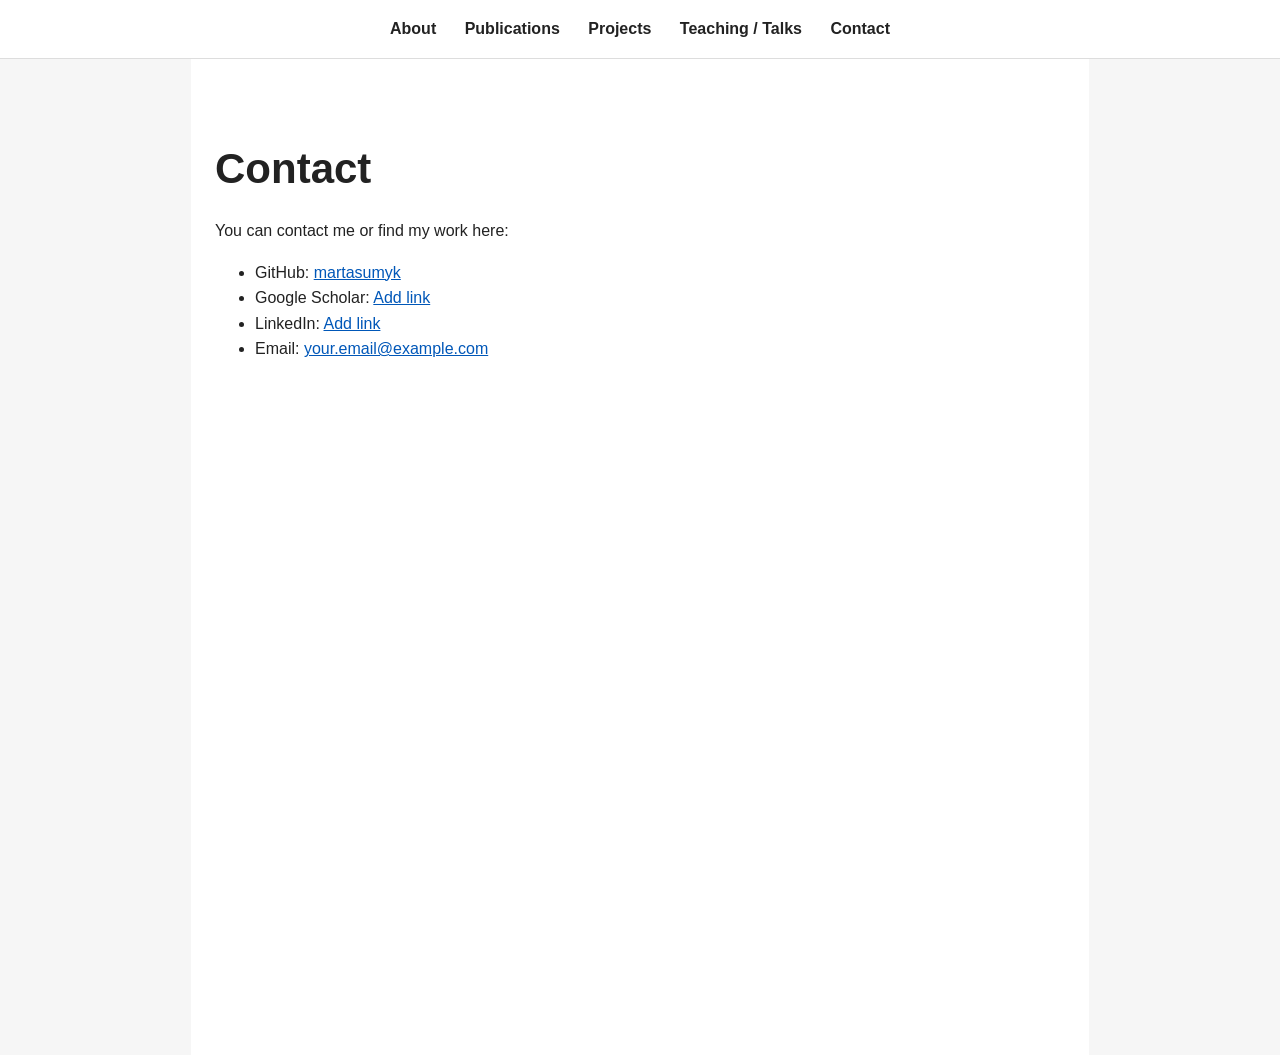
==== contact.html @ fc72262d "Added files" ====
<!DOCTYPE html>
<html lang="en">
<head>
  <meta charset="UTF-8" />
  <meta name="viewport" content="width=device-width, initial-scale=1.0" />
  <title>Marta Sumyk | Contact</title>
  <link rel="stylesheet" href="style.css" />
</head>
<body>
  <nav>
    <a href="index.html">About</a>
    <a href="publications.html">Publications</a>
    <a href="projects.html">Projects</a>
    <a href="teaching.html">Teaching / Talks</a>
    <a href="contact.html">Contact</a>
  </nav>

  <main class="container">
    <h1>Contact</h1>

    <section>
      <p>
        You can contact me or find my work here:
      </p>

      <ul>
        <li>GitHub: <a href="https://github.com/martasumyk">martasumyk</a></li>
        <li>Google Scholar: <a href="#">Add link</a></li>
        <li>LinkedIn: <a href="#">Add link</a></li>
        <li>Email: <a href="mailto:your.email@example.com">your.email@example.com</a></li>
      </ul>
    </section>
  </main>
</body>
</html>
---- style.css ----
body {
  margin: 0;
  font-family: Arial, Helvetica, sans-serif;
  line-height: 1.6;
  color: #222;
  background: #f6f6f6;
}

nav {
  background: #ffffff;
  border-bottom: 1px solid #ddd;
  padding: 16px 32px;
  text-align: center;
}

nav a {
  margin: 0 12px;
  color: #222;
  text-decoration: none;
  font-weight: 600;
}

nav a:hover {
  color: #0057b8;
}

.container {
  max-width: 850px;
  margin: 0 auto;
  padding: 48px 24px;
  background: #ffffff;
  min-height: 100vh;
}

h1 {
  font-size: 42px;
  margin-bottom: 8px;
}

.subtitle {
  font-size: 18px;
  color: #666;
  margin-bottom: 40px;
}

h2 {
  margin-top: 36px;
  border-bottom: 1px solid #ddd;
  padding-bottom: 6px;
}

h3 {
  margin-bottom: 6px;
}

a {
  color: #0057b8;
}

.item {
  margin-bottom: 28px;
}
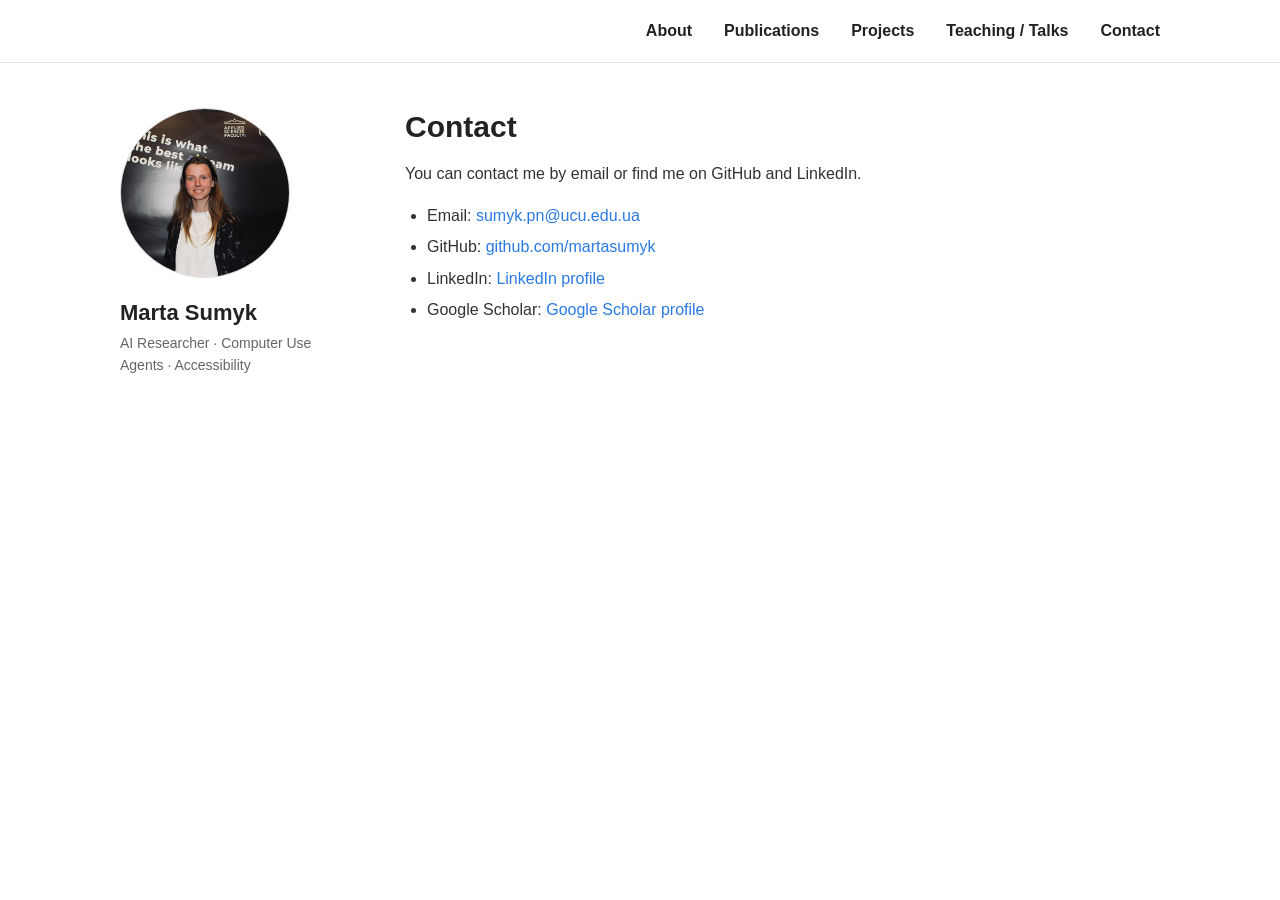
==== commit 7f0327ba: "Refined structure" ====
--- a/contact.html
+++ b/contact.html
@@ -3,33 +3,42 @@
 <head>
   <meta charset="UTF-8" />
   <meta name="viewport" content="width=device-width, initial-scale=1.0" />
-  <title>Marta Sumyk | Contact</title>
+  <title>Contact | Marta Sumyk</title>
   <link rel="stylesheet" href="style.css" />
 </head>
+
 <body>
-  <nav>
-    <a href="index.html">About</a>
-    <a href="publications.html">Publications</a>
-    <a href="projects.html">Projects</a>
-    <a href="teaching.html">Teaching / Talks</a>
-    <a href="contact.html">Contact</a>
+  <nav class="top-nav">
+    <div class="nav-inner">
+      <a href="index.html">About</a>
+      <a href="publications.html">Publications</a>
+      <a href="projects.html">Projects</a>
+      <a href="teaching.html">Teaching / Talks</a>
+      <a href="contact.html">Contact</a>
+    </div>
   </nav>
 
-  <main class="container">
-    <h1>Contact</h1>
+  <div class="page">
+    <aside class="sidebar">
+      <img src="assets/profile.jpg" alt="Profile photo of Marta Sumyk" class="profile-img" />
+      <h2>Marta Sumyk</h2>
+      <p class="sidebar-bio">AI Researcher · Computer Use Agents · Accessibility</p>
+    </aside>
 
-    <section>
+    <main class="content">
+      <h1>Contact</h1>
+
       <p>
-        You can contact me or find my work here:
+        You can contact me by email or find me on GitHub and LinkedIn.
       </p>
 
       <ul>
-        <li>GitHub: <a href="https://github.com/martasumyk">martasumyk</a></li>
-        <li>Google Scholar: <a href="#">Add link</a></li>
-        <li>LinkedIn: <a href="#">Add link</a></li>
-        <li>Email: <a href="mailto:your.email@example.com">your.email@example.com</a></li>
+        <li>Email: <a href="sumyk.pn@ucu.edu.ua">sumyk.pn@ucu.edu.ua</a></li>
+        <li>GitHub: <a href="https://github.com/martasumyk" target="_blank">github.com/martasumyk</a></li>
+        <li>LinkedIn: <a href="#" target="_blank">LinkedIn profile</a></li>
+        <li>Google Scholar: <a href="#" target="_blank">Google Scholar profile</a></li>
       </ul>
-    </section>
-  </main>
+    </main>
+  </div>
 </body>
 </html>
--- a/style.css
+++ b/style.css
@@ -1,62 +1,174 @@
+/* ===== Base ===== */
+
+* {
+  box-sizing: border-box;
+}
+
 body {
   margin: 0;
-  font-family: Arial, Helvetica, sans-serif;
+  font-family: -apple-system, BlinkMacSystemFont, "Segoe UI", Helvetica, Arial, sans-serif;
+  color: #333;
+  background: #fff;
   line-height: 1.6;
-  color: #222;
-  background: #f6f6f6;
-}
-
-nav {
-  background: #ffffff;
-  border-bottom: 1px solid #ddd;
-  padding: 16px 32px;
-  text-align: center;
-}
-
-nav a {
-  margin: 0 12px;
-  color: #222;
-  text-decoration: none;
-  font-weight: 600;
-}
-
-nav a:hover {
-  color: #0057b8;
-}
-
-.container {
-  max-width: 850px;
-  margin: 0 auto;
-  padding: 48px 24px;
-  background: #ffffff;
-  min-height: 100vh;
-}
-
-h1 {
-  font-size: 42px;
-  margin-bottom: 8px;
-}
-
-.subtitle {
-  font-size: 18px;
-  color: #666;
-  margin-bottom: 40px;
-}
-
-h2 {
-  margin-top: 36px;
-  border-bottom: 1px solid #ddd;
-  padding-bottom: 6px;
-}
-
-h3 {
-  margin-bottom: 6px;
 }
 
 a {
-  color: #0057b8;
+  color: #2a7ae2;
+  text-decoration: none;
+}
+
+a:hover {
+  text-decoration: underline;
+}
+
+/* ===== Top navigation ===== */
+
+.top-nav {
+  width: 100%;
+  border-bottom: 1px solid #e5e5e5;
+  background: #fff;
+}
+
+.nav-inner {
+  max-width: 1100px;
+  margin: 0 auto;
+  padding: 18px 30px;
+  display: flex;
+  justify-content: flex-end;
+  gap: 32px;
+}
+
+.nav-inner a {
+  color: #222;
+  font-weight: 600;
+  font-size: 16px;
+}
+
+/* ===== Page layout like Academic Pages ===== */
+
+.page {
+  max-width: 1100px;
+  margin: 0 auto;
+  padding: 45px 30px;
+  display: grid;
+  grid-template-columns: 230px minmax(0, 1fr);
+  gap: 55px;
+  align-items: start;
+}
+
+/* ===== Sidebar ===== */
+
+.sidebar {
+  width: 230px;
+  text-align: left;
+}
+
+.sidebar .profile-img {
+  width: 170px !important;
+  height: 170px !important;
+  max-width: 170px !important;
+  border-radius: 50%;
+  object-fit: cover;
+  display: block;
+  margin: 0 0 22px 0;
+  border: 1px solid #ddd;
+}
+
+.sidebar h2 {
+  margin: 0 0 6px 0;
+  font-size: 22px;
+  line-height: 1.2;
+  color: #222;
+}
+
+.sidebar-bio {
+  margin: 0 0 22px 0;
+  font-size: 14px;
+  color: #666;
+}
+
+.sidebar-links p {
+  margin: 8px 0;
+  font-size: 14px;
+  color: #555;
+}
+
+/* ===== Main content ===== */
+
+.content {
+  max-width: 760px;
+}
+
+.content h1 {
+  margin: 0 0 16px 0;
+  font-size: 30px;
+  line-height: 1.25;
+  color: #222;
+}
+
+.content h2 {
+  margin-top: 36px;
+  margin-bottom: 14px;
+  padding-bottom: 6px;
+  font-size: 24px;
+  border-bottom: 1px solid #ddd;
+  color: #222;
+}
+
+.content h3 {
+  margin-bottom: 6px;
+  font-size: 19px;
+  color: #222;
+}
+
+.content p {
+  font-size: 16px;
+  margin-bottom: 16px;
+}
+
+.lead {
+  font-size: 17px;
+  color: #555;
+}
+
+.content ul {
+  padding-left: 22px;
+}
+
+.content li {
+  margin-bottom: 6px;
+  font-size: 16px;
 }
 
 .item {
-  margin-bottom: 28px;
+  margin-bottom: 24px;
+}
+
+/* ===== Mobile ===== */
+
+@media (max-width: 800px) {
+  .nav-inner {
+    justify-content: center;
+    flex-wrap: wrap;
+    gap: 16px;
+  }
+
+  .page {
+    grid-template-columns: 1fr;
+    gap: 30px;
+    padding: 30px 20px;
+  }
+
+  .sidebar {
+    width: 100%;
+    text-align: center;
+  }
+
+  .sidebar .profile-img {
+    margin: 0 auto 18px auto;
+  }
+
+  .content {
+    max-width: 100%;
+  }
 }
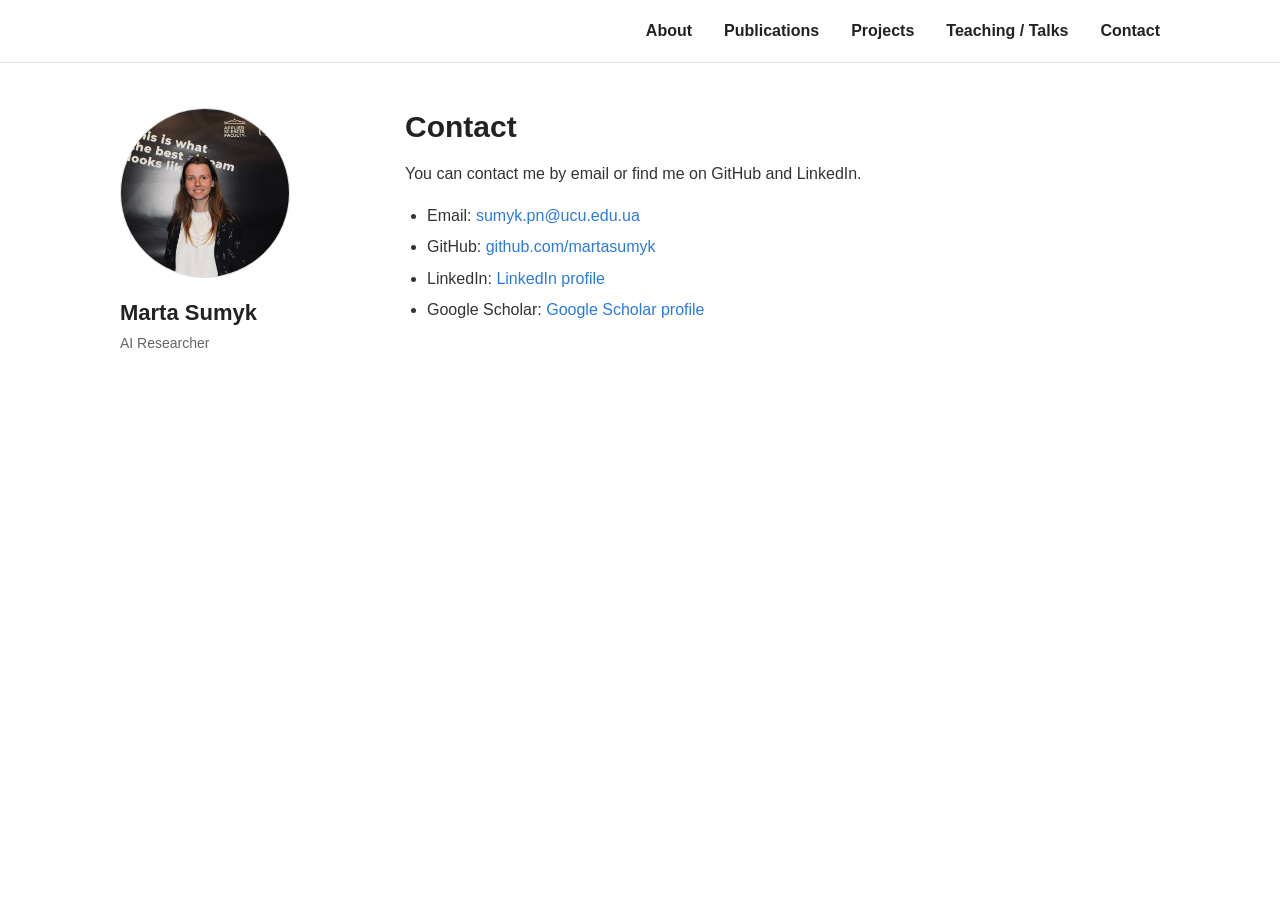
==== commit 34b78a64: "Refined projects page" ====
--- a/contact.html
+++ b/contact.html
@@ -22,7 +22,7 @@
     <aside class="sidebar">
       <img src="assets/profile.jpg" alt="Profile photo of Marta Sumyk" class="profile-img" />
       <h2>Marta Sumyk</h2>
-      <p class="sidebar-bio">AI Researcher · Computer Use Agents · Accessibility</p>
+      <p class="sidebar-bio">AI Researcher</p>
     </aside>
 
     <main class="content">
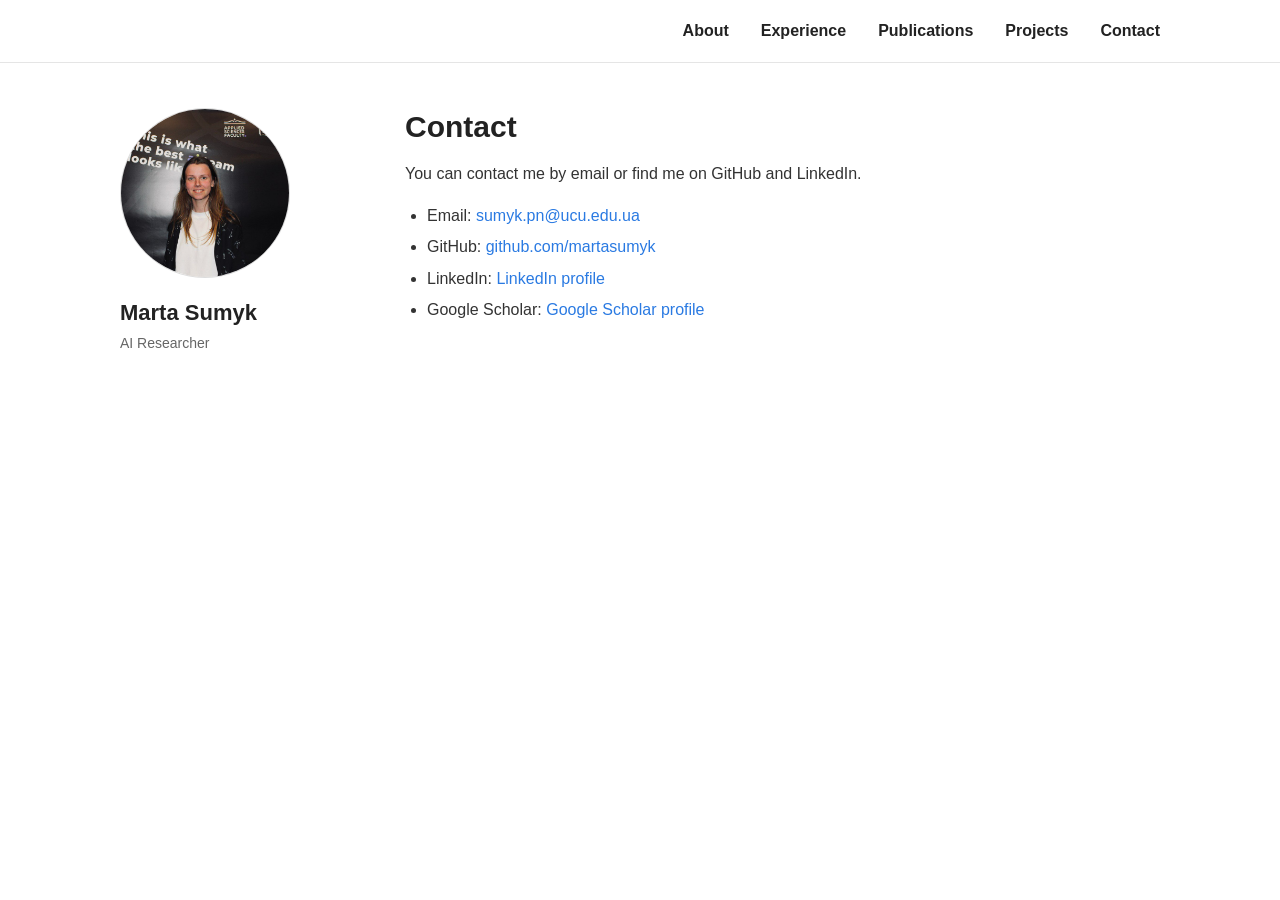
==== commit b1256ec5: "Refined general structure" ====
--- a/contact.html
+++ b/contact.html
@@ -11,9 +11,9 @@
   <nav class="top-nav">
     <div class="nav-inner">
       <a href="index.html">About</a>
+      <a href="experience.html">Experience</a>
       <a href="publications.html">Publications</a>
       <a href="projects.html">Projects</a>
-      <a href="teaching.html">Teaching / Talks</a>
       <a href="contact.html">Contact</a>
     </div>
   </nav>
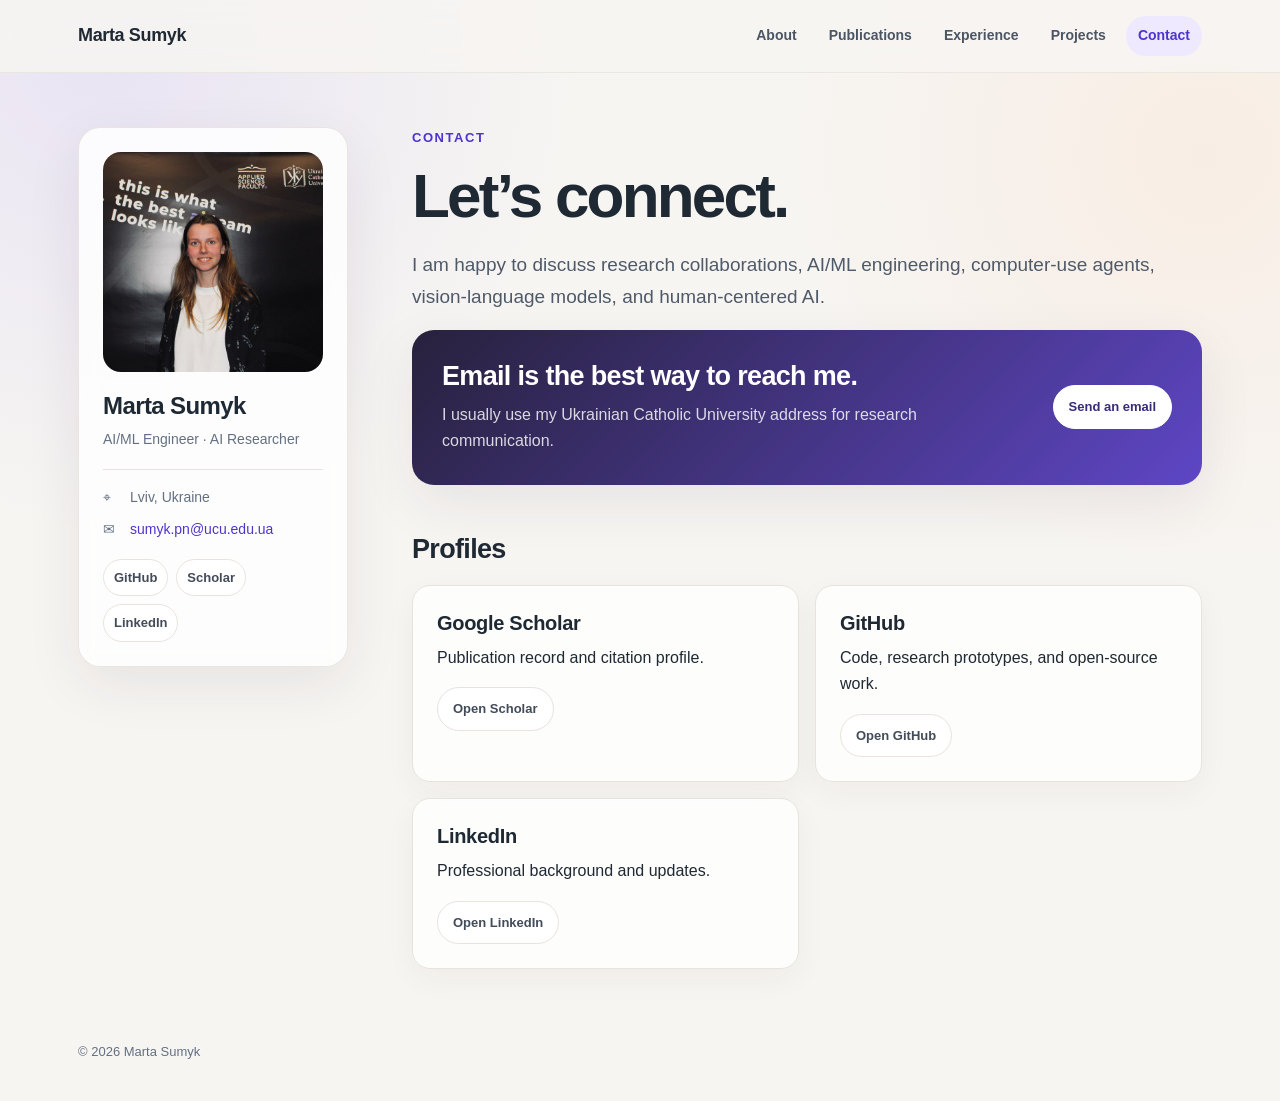
==== commit 2c02e4a4: "Updated info" ====
--- a/contact.html
+++ b/contact.html
@@ -1,44 +1,12 @@
-<!DOCTYPE html>
+<!doctype html>
 <html lang="en">
-<head>
-  <meta charset="UTF-8" />
-  <meta name="viewport" content="width=device-width, initial-scale=1.0" />
-  <title>Contact | Marta Sumyk</title>
-  <link rel="stylesheet" href="style.css" />
-</head>
-
+<head><meta charset="utf-8"><meta name="viewport" content="width=device-width, initial-scale=1"><meta name="description" content="Contact Marta Sumyk for research and AI collaboration."><title>Contact | Marta Sumyk</title><link rel="stylesheet" href="style.css"></head>
 <body>
-  <nav class="top-nav">
-    <div class="nav-inner">
-      <a href="index.html">About</a>
-      <a href="experience.html">Experience</a>
-      <a href="publications.html">Publications</a>
-      <a href="projects.html">Projects</a>
-      <a href="contact.html">Contact</a>
-    </div>
-  </nav>
-
-  <div class="page">
-    <aside class="sidebar">
-      <img src="assets/profile.jpg" alt="Profile photo of Marta Sumyk" class="profile-img" />
-      <h2>Marta Sumyk</h2>
-      <p class="sidebar-bio">AI Researcher</p>
-    </aside>
-
-    <main class="content">
-      <h1>Contact</h1>
-
-      <p>
-        You can contact me by email or find me on GitHub and LinkedIn.
-      </p>
-
-      <ul>
-        <li>Email: <a href="sumyk.pn@ucu.edu.ua">sumyk.pn@ucu.edu.ua</a></li>
-        <li>GitHub: <a href="https://github.com/martasumyk" target="_blank">github.com/martasumyk</a></li>
-        <li>LinkedIn: <a href="#" target="_blank">LinkedIn profile</a></li>
-        <li>Google Scholar: <a href="#" target="_blank">Google Scholar profile</a></li>
-      </ul>
-    </main>
-  </div>
-</body>
-</html>+<nav class="top-nav"><div class="nav-inner"><a class="brand" href="index.html">Marta Sumyk</a><div class="nav-links"><a href="index.html">About</a><a href="publications.html">Publications</a><a href="experience.html">Experience</a><a href="projects.html">Projects</a><a class="active" href="contact.html">Contact</a></div></div></nav>
+<div class="page">
+<aside class="sidebar"><img src="assets/profile.jpg" alt="Portrait of Marta Sumyk" class="profile-img"><div><h2>Marta Sumyk</h2><p class="sidebar-bio">AI/ML Engineer · AI Researcher</p></div><div class="sidebar-meta"><span><span class="icon">⌖</span>Lviv, Ukraine</span><span><span class="icon">✉</span><a href="mailto:sumyk.pn@ucu.edu.ua">sumyk.pn@ucu.edu.ua</a></span></div><div class="social-links"><a href="https://github.com/martasumyk" target="_blank" rel="noopener noreferrer">GitHub</a><a href="https://scholar.google.com/citations?user=ma5rnDkAAAAJ&hl=en" target="_blank" rel="noopener noreferrer">Scholar</a><a href="https://www.linkedin.com/in/marta-sumyk-38515324b/" target="_blank" rel="noopener noreferrer">LinkedIn</a></div></aside>
+<main class="content"><p class="eyebrow">Contact</p><h1>Let’s connect.</h1><p class="lead">I am happy to discuss research collaborations, AI/ML engineering, computer-use agents, vision-language models, and human-centered AI.</p>
+<div class="contact-card"><div><h2>Email is the best way to reach me.</h2><p>I usually use my Ukrainian Catholic University address for research communication.</p></div><a class="button" href="mailto:sumyk.pn@ucu.edu.ua">Send an email</a></div>
+<h2>Profiles</h2><div class="card-grid"><article class="card"><h3>Google Scholar</h3><p>Publication record and citation profile.</p><a class="button" href="https://scholar.google.com/citations?user=ma5rnDkAAAAJ&hl=en" target="_blank" rel="noopener noreferrer">Open Scholar</a></article><article class="card"><h3>GitHub</h3><p>Code, research prototypes, and open-source work.</p><a class="button" href="https://github.com/martasumyk" target="_blank" rel="noopener noreferrer">Open GitHub</a></article><article class="card"><h3>LinkedIn</h3><p>Professional background and updates.</p><a class="button" href="https://www.linkedin.com/in/marta-sumyk-38515324b/" target="_blank" rel="noopener noreferrer">Open LinkedIn</a></article></div>
+</main></div><footer class="site-footer">© 2026 Marta Sumyk</footer>
+</body></html>
--- a/style.css
+++ b/style.css
@@ -1,174 +1,316 @@
-/* ===== Base ===== */
-
-* {
-  box-sizing: border-box;
-}
+:root {
+  --bg: #f7f5f2;
+  --surface: rgba(255, 255, 255, 0.82);
+  --surface-solid: #ffffff;
+  --text: #1f2933;
+  --muted: #637083;
+  --accent: #6d4aff;
+  --accent-dark: #4f34cc;
+  --accent-soft: #eee9ff;
+  --border: #e8e3dc;
+  --shadow: 0 18px 55px rgba(35, 29, 52, 0.08);
+  --radius: 22px;
+}
+
+* { box-sizing: border-box; }
+
+html { scroll-behavior: smooth; }
 
 body {
   margin: 0;
-  font-family: -apple-system, BlinkMacSystemFont, "Segoe UI", Helvetica, Arial, sans-serif;
-  color: #333;
-  background: #fff;
-  line-height: 1.6;
-}
-
-a {
-  color: #2a7ae2;
-  text-decoration: none;
-}
-
-a:hover {
-  text-decoration: underline;
-}
-
-/* ===== Top navigation ===== */
+  min-height: 100vh;
+  font-family: Inter, ui-sans-serif, -apple-system, BlinkMacSystemFont, "Segoe UI", sans-serif;
+  color: var(--text);
+  background:
+    radial-gradient(circle at 8% 5%, rgba(109, 74, 255, 0.10), transparent 30rem),
+    radial-gradient(circle at 94% 14%, rgba(255, 179, 128, 0.12), transparent 27rem),
+    var(--bg);
+  line-height: 1.65;
+}
+
+a { color: var(--accent-dark); text-decoration: none; }
+a:hover { color: var(--accent); }
+
+img { max-width: 100%; }
 
 .top-nav {
+  position: sticky;
+  top: 0;
+  z-index: 20;
+  border-bottom: 1px solid rgba(232, 227, 220, 0.8);
+  background: rgba(247, 245, 242, 0.84);
+  backdrop-filter: blur(14px);
+}
+
+.nav-inner {
+  max-width: 1180px;
+  margin: 0 auto;
+  min-height: 72px;
+  padding: 0 28px;
+  display: flex;
+  align-items: center;
+  justify-content: space-between;
+  gap: 28px;
+}
+
+.brand {
+  color: var(--text);
+  font-size: 18px;
+  font-weight: 800;
+  letter-spacing: -0.02em;
+}
+
+.nav-links { display: flex; align-items: center; gap: 8px; }
+
+.nav-links a {
+  padding: 8px 12px;
+  border-radius: 999px;
+  color: #4b5563;
+  font-size: 14px;
+  font-weight: 650;
+}
+
+.nav-links a:hover,
+.nav-links a.active {
+  color: var(--accent-dark);
+  background: var(--accent-soft);
+}
+
+.page {
+  max-width: 1180px;
+  margin: 0 auto;
+  padding: 54px 28px 72px;
+  display: grid;
+  grid-template-columns: 270px minmax(0, 1fr);
+  gap: 64px;
+  align-items: start;
+}
+
+.sidebar {
+  position: sticky;
+  top: 112px;
+  padding: 24px;
+  border: 1px solid rgba(232, 227, 220, 0.9);
+  border-radius: var(--radius);
+  background: var(--surface);
+  box-shadow: var(--shadow);
+  backdrop-filter: blur(10px);
+}
+
+.profile-img {
   width: 100%;
-  border-bottom: 1px solid #e5e5e5;
-  background: #fff;
-}
-
-.nav-inner {
-  max-width: 1100px;
+  aspect-ratio: 1 / 1;
+  border-radius: 18px;
+  object-fit: cover;
+  object-position: center 25%;
+  display: block;
+  margin-bottom: 20px;
+}
+
+.sidebar h2 {
+  margin: 0;
+  font-size: 24px;
+  line-height: 1.15;
+  letter-spacing: -0.025em;
+}
+
+.sidebar-bio {
+  margin: 8px 0 18px;
+  color: var(--muted);
+  font-size: 14px;
+}
+
+.sidebar-meta {
+  display: grid;
+  gap: 9px;
+  padding-top: 16px;
+  border-top: 1px solid var(--border);
+  color: var(--muted);
+  font-size: 14px;
+}
+
+.sidebar-meta span { display: flex; gap: 9px; align-items: flex-start; }
+.sidebar-meta .icon { width: 18px; flex: 0 0 18px; text-align: center; }
+
+.social-links {
+  display: flex;
+  flex-wrap: wrap;
+  gap: 8px;
+  margin-top: 18px;
+}
+
+.button,
+.social-links a,
+.publication-links a {
+  display: inline-flex;
+  align-items: center;
+  justify-content: center;
+  gap: 6px;
+  border: 1px solid var(--border);
+  border-radius: 999px;
+  background: var(--surface-solid);
+  color: #434c59;
+  font-size: 13px;
+  font-weight: 700;
+  transition: transform 160ms ease, border-color 160ms ease, box-shadow 160ms ease;
+}
+
+.social-links a { padding: 7px 10px; }
+.button { padding: 10px 15px; }
+.button.primary { background: var(--accent); color: white; border-color: var(--accent); }
+
+.button:hover,
+.social-links a:hover,
+.publication-links a:hover {
+  transform: translateY(-1px);
+  border-color: #cfc3ff;
+  box-shadow: 0 8px 22px rgba(55, 42, 96, 0.10);
+}
+
+.content { min-width: 0; max-width: 830px; }
+
+.eyebrow {
+  margin: 0 0 10px;
+  color: var(--accent-dark);
+  font-size: 13px;
+  font-weight: 800;
+  letter-spacing: 0.12em;
+  text-transform: uppercase;
+}
+
+.content h1 {
+  margin: 0 0 20px;
+  font-size: clamp(38px, 6vw, 62px);
+  line-height: 1.04;
+  letter-spacing: -0.045em;
+}
+
+.content h2 {
+  margin: 48px 0 20px;
+  font-size: 27px;
+  line-height: 1.2;
+  letter-spacing: -0.025em;
+}
+
+.content h3 {
+  margin: 0 0 8px;
+  font-size: 20px;
+  line-height: 1.35;
+  letter-spacing: -0.015em;
+}
+
+.content p { margin: 0 0 16px; }
+
+.lead {
+  max-width: 760px;
+  color: #4f5a69;
+  font-size: 19px;
+  line-height: 1.7;
+}
+
+.hero-actions { display: flex; flex-wrap: wrap; gap: 10px; margin: 24px 0 4px; }
+
+.tag-list { display: flex; flex-wrap: wrap; gap: 9px; margin: 18px 0 0; }
+.tag {
+  padding: 7px 11px;
+  border-radius: 999px;
+  color: var(--accent-dark);
+  background: var(--accent-soft);
+  font-size: 13px;
+  font-weight: 700;
+}
+
+.card-grid { display: grid; grid-template-columns: repeat(2, minmax(0, 1fr)); gap: 16px; }
+
+.card,
+.item {
+  padding: 24px;
+  border: 1px solid var(--border);
+  border-radius: 18px;
+  background: var(--surface);
+  box-shadow: 0 10px 32px rgba(35, 29, 52, 0.045);
+}
+
+.item { margin-bottom: 16px; }
+.item p:last-child { margin-bottom: 0; }
+
+.item-header {
+  display: flex;
+  align-items: flex-start;
+  justify-content: space-between;
+  gap: 20px;
+}
+
+.year {
+  flex: 0 0 auto;
+  padding: 4px 9px;
+  border-radius: 999px;
+  color: var(--accent-dark);
+  background: var(--accent-soft);
+  font-size: 12px;
+  font-weight: 800;
+}
+
+.meta { color: var(--muted); font-size: 14px; }
+.venue { margin-top: 7px !important; color: #3f4a58; font-weight: 650; }
+
+.publication-links { display: flex; flex-wrap: wrap; gap: 8px; margin-top: 15px; }
+.publication-links a { padding: 7px 11px; }
+
+.timeline { display: grid; gap: 16px; }
+.timeline .item { position: relative; padding-left: 30px; }
+.timeline .item::before {
+  content: "";
+  position: absolute;
+  left: 14px;
+  top: 30px;
+  width: 7px;
+  height: 7px;
+  border-radius: 50%;
+  background: var(--accent);
+}
+
+.content ul { margin: 12px 0 0; padding-left: 20px; }
+.content li { margin-bottom: 7px; }
+
+.contact-card {
+  display: grid;
+  grid-template-columns: 1fr auto;
+  gap: 28px;
+  align-items: center;
+  padding: 30px;
+  border-radius: var(--radius);
+  background: linear-gradient(135deg, #28213c, #5e46c5);
+  color: white;
+  box-shadow: var(--shadow);
+}
+.contact-card h2 { margin: 0 0 10px; color: white; }
+.contact-card p { margin: 0; color: rgba(255,255,255,.82); }
+.contact-card .button { background: white; border-color: white; color: #3a2a7a; }
+
+.site-footer {
+  max-width: 1180px;
   margin: 0 auto;
-  padding: 18px 30px;
-  display: flex;
-  justify-content: flex-end;
-  gap: 32px;
-}
-
-.nav-inner a {
-  color: #222;
-  font-weight: 600;
-  font-size: 16px;
-}
-
-/* ===== Page layout like Academic Pages ===== */
-
-.page {
-  max-width: 1100px;
-  margin: 0 auto;
-  padding: 45px 30px;
-  display: grid;
-  grid-template-columns: 230px minmax(0, 1fr);
-  gap: 55px;
-  align-items: start;
-}
-
-/* ===== Sidebar ===== */
-
-.sidebar {
-  width: 230px;
-  text-align: left;
-}
-
-.sidebar .profile-img {
-  width: 170px !important;
-  height: 170px !important;
-  max-width: 170px !important;
-  border-radius: 50%;
-  object-fit: cover;
-  display: block;
-  margin: 0 0 22px 0;
-  border: 1px solid #ddd;
-}
-
-.sidebar h2 {
-  margin: 0 0 6px 0;
-  font-size: 22px;
-  line-height: 1.2;
-  color: #222;
-}
-
-.sidebar-bio {
-  margin: 0 0 22px 0;
-  font-size: 14px;
-  color: #666;
-}
-
-.sidebar-links p {
-  margin: 8px 0;
-  font-size: 14px;
-  color: #555;
-}
-
-/* ===== Main content ===== */
-
-.content {
-  max-width: 760px;
-}
-
-.content h1 {
-  margin: 0 0 16px 0;
-  font-size: 30px;
-  line-height: 1.25;
-  color: #222;
-}
-
-.content h2 {
-  margin-top: 36px;
-  margin-bottom: 14px;
-  padding-bottom: 6px;
-  font-size: 24px;
-  border-bottom: 1px solid #ddd;
-  color: #222;
-}
-
-.content h3 {
-  margin-bottom: 6px;
-  font-size: 19px;
-  color: #222;
-}
-
-.content p {
-  font-size: 16px;
-  margin-bottom: 16px;
-}
-
-.lead {
-  font-size: 17px;
-  color: #555;
-}
-
-.content ul {
-  padding-left: 22px;
-}
-
-.content li {
-  margin-bottom: 6px;
-  font-size: 16px;
-}
-
-.item {
-  margin-bottom: 24px;
-}
-
-/* ===== Mobile ===== */
-
-@media (max-width: 800px) {
-  .nav-inner {
-    justify-content: center;
-    flex-wrap: wrap;
-    gap: 16px;
-  }
-
-  .page {
-    grid-template-columns: 1fr;
-    gap: 30px;
-    padding: 30px 20px;
-  }
-
-  .sidebar {
-    width: 100%;
-    text-align: center;
-  }
-
-  .sidebar .profile-img {
-    margin: 0 auto 18px auto;
-  }
-
-  .content {
-    max-width: 100%;
-  }
-}+  padding: 0 28px 38px;
+  color: var(--muted);
+  font-size: 13px;
+}
+
+@media (max-width: 860px) {
+  .nav-inner { min-height: auto; padding: 15px 20px; align-items: flex-start; flex-direction: column; gap: 10px; }
+  .nav-links { width: 100%; overflow-x: auto; padding-bottom: 2px; }
+  .page { grid-template-columns: 1fr; gap: 34px; padding: 34px 20px 56px; }
+  .sidebar { position: static; display: grid; grid-template-columns: 130px 1fr; gap: 18px; }
+  .profile-img { margin: 0; }
+  .sidebar-meta, .social-links { grid-column: 1 / -1; }
+  .card-grid { grid-template-columns: 1fr; }
+}
+
+@media (max-width: 560px) {
+  .sidebar { display: block; }
+  .profile-img { width: 132px; margin-bottom: 16px; }
+  .content h1 { font-size: 40px; }
+  .item-header { display: block; }
+  .year { display: inline-block; margin-top: 10px; }
+  .contact-card { grid-template-columns: 1fr; }
+}
